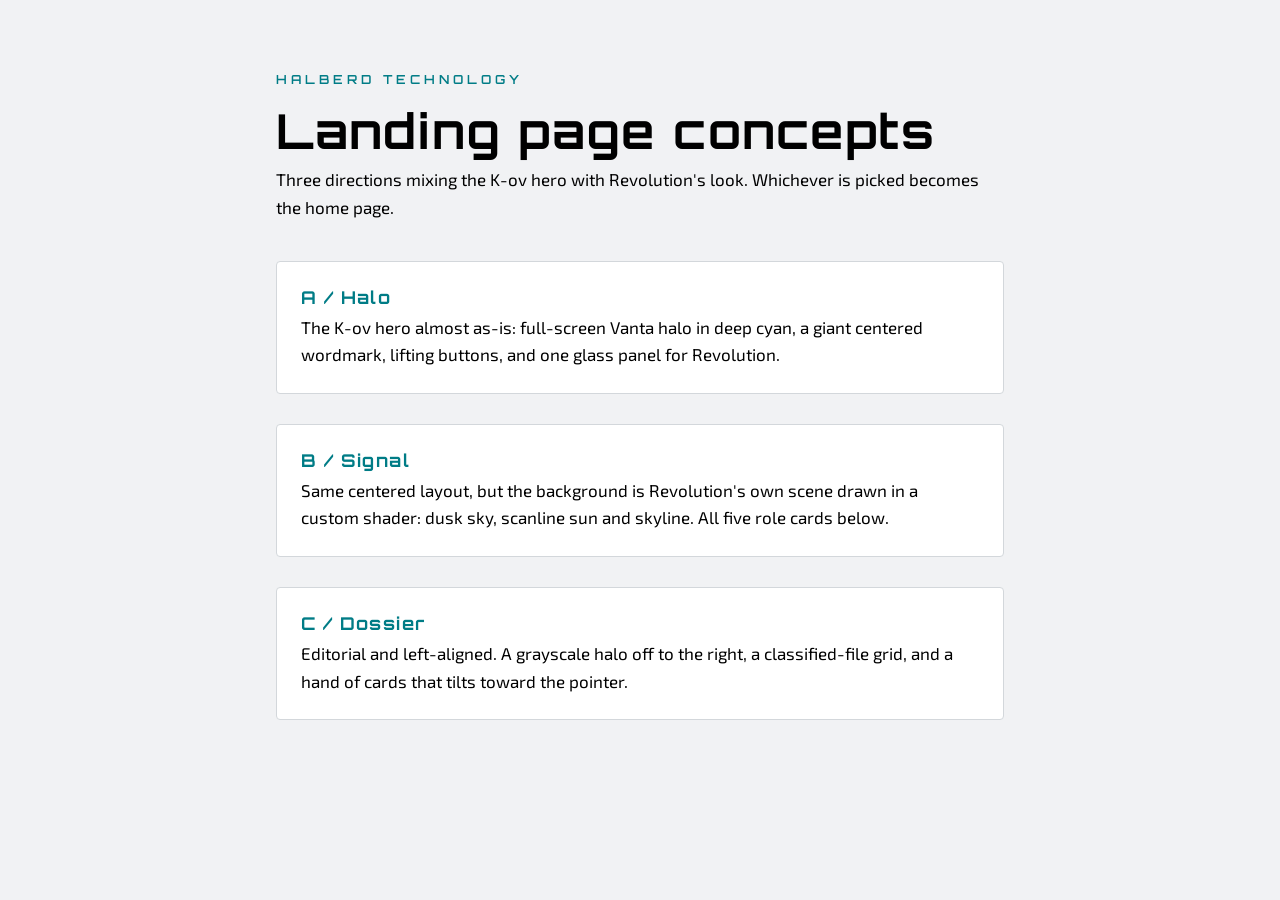
==== concepts/index.html @ de082480 "Add landing page concepts, Revolution marketing and privacy pages Three hero concepts (Halo, Signal," ====
<!doctype html>
<html lang="en">
<head>
  <meta charset="utf-8">
  <meta name="viewport" content="width=device-width, initial-scale=1">
  <title>Site Concepts</title>
  <meta name="robots" content="noindex">
  <link rel="icon" href="/assets/logo.svg" type="image/svg+xml">
  <link href="https://fonts.googleapis.com/css2?family=Exo+2:wght@400;500;600&family=Orbitron:wght@500;700;900&display=swap" rel="stylesheet">
  <link rel="stylesheet" href="/assets/site.css">
  <style>
    .doc ol { list-style: none; display: grid; gap: 1rem; margin-top: 2rem; }
    .doc li a { display: block; padding: 1.5rem; background: var(--container); border: 1px solid var(--outline-variant); border-radius: 4px; color: var(--text); }
    .doc li a:hover { border-color: var(--primary); text-decoration: none; }
    .doc li strong { display: block; font: 700 1.1rem var(--title); letter-spacing: 0.08em; margin-bottom: 0.4rem; color: var(--primary); }
  </style>
</head>
<body>
  <main class="doc">
    <span class="kicker">Halberd Technology</span>
    <h1>Landing page concepts</h1>
    <p class="meta">Three directions mixing the K-ov hero with Revolution's look. Whichever is picked becomes the home page.</p>
    <ol>
      <li><a href="halo.html"><strong>A / Halo</strong>The K-ov hero almost as-is: full-screen Vanta halo in deep cyan, a giant centered wordmark, lifting buttons, and one glass panel for Revolution.</a></li>
      <li><a href="signal.html"><strong>B / Signal</strong>Same centered layout, but the background is Revolution's own scene drawn in a custom shader: dusk sky, scanline sun and skyline. All five role cards below.</a></li>
      <li><a href="dossier.html"><strong>C / Dossier</strong>Editorial and left-aligned. A grayscale halo off to the right, a classified-file grid, and a hand of cards that tilts toward the pointer.</a></li>
    </ol>
  </main>
</body>
</html>
---- assets/site.css ----
/* Halberd Technology: shared tokens and components.
   Revolution's palette: grayscale plus one cyan accent, text never gray, squared corners,
   Orbitron for titles and Exo 2 for body text. */

:root {
  --surface: #0E0F11;
  --container-low: #131518;
  --container: #181A1D;
  --container-high: #1F2226;
  --container-highest: #2A2E33;
  --outline: #5A6067;
  --outline-variant: #30353A;
  --text: #FFFFFF;
  --primary: #6FE3EE;
  --on-primary: #00363B;
  --card-back: #8D9399;
  --card-ink: #16181B;
  --glow: rgba(111, 227, 238, 0.35);
  --scrim: rgba(14, 15, 17, 0.82);

  --title: "Orbitron", "Exo 2", system-ui, sans-serif;
  --body: "Exo 2", system-ui, sans-serif;
  color-scheme: dark;
}

@media (prefers-color-scheme: light) {
  :root:not([data-theme="dark"]) {
    --surface: #F1F2F4;
    --container-low: #F8F9FA;
    --container: #FFFFFF;
    --container-high: #FBFBFC;
    --container-highest: #E2E5E8;
    --outline: #7A8086;
    --outline-variant: #D3D7DB;
    --text: #000000;
    --primary: #007C86;
    --on-primary: #FFFFFF;
    --glow: rgba(0, 124, 134, 0.25);
    --scrim: rgba(241, 242, 244, 0.86);
    color-scheme: light;
  }
}

*, *::before, *::after { margin: 0; padding: 0; box-sizing: border-box; }

html { -webkit-text-size-adjust: 100%; }

body {
  background: var(--surface);
  color: var(--text);
  font-family: var(--body);
  font-size: 17px;
  line-height: 1.6;
  overflow-x: hidden;
  -webkit-font-smoothing: antialiased;
}

a { color: var(--primary); text-decoration: none; }
a:hover { text-decoration: underline; }

h1, h2, h3 { font-family: var(--title); font-weight: 700; letter-spacing: 0.04em; line-height: 1.15; }

/* Squared buttons with the lift-and-glow hover from the K-ov hero. */
.btn {
  display: inline-flex;
  align-items: center;
  gap: 0.5em;
  padding: 0.85em 1.6em;
  font: 600 0.95rem/1 var(--title);
  letter-spacing: 0.12em;
  text-transform: uppercase;
  color: var(--text);
  background: var(--container-high);
  border: 1px solid var(--outline-variant);
  border-radius: 4px;
  cursor: pointer;
  position: relative;
  transition: transform 0.4s, border-color 0.25s, box-shadow 0.4s;
}
.btn::before {
  content: "";
  position: absolute;
  top: 100%;
  left: 5%;
  width: 90%;
  height: 10px;
  opacity: 0;
  pointer-events: none;
  background: radial-gradient(ellipse at center, var(--glow) 0%, transparent 80%);
  transition: transform 0.4s, opacity 0.4s;
}
.btn:hover, .btn:focus-visible { transform: translateY(-5px); border-color: var(--primary); text-decoration: none; }
.btn:hover::before, .btn:focus-visible::before { opacity: 1; transform: translateY(5px); }
.btn.primary { background: var(--primary); color: var(--on-primary); border-color: var(--primary); }
.btn.primary:hover { box-shadow: 0 0 32px var(--glow); }

.btn-row { display: flex; flex-wrap: wrap; gap: 1rem; }

.kicker {
  font: 600 0.78rem/1 var(--title);
  letter-spacing: 0.32em;
  text-transform: uppercase;
  color: var(--primary);
}

/* Revolution cards: the app's flat gray card with dark ink art. */
.card {
  aspect-ratio: 200 / 280;
  background: var(--card-back) center / 100% 100% no-repeat;
  border-radius: 6%;
  box-shadow: 0 18px 40px rgba(0, 0, 0, 0.55);
}

/* Footer */
.site-footer {
  position: relative;
  z-index: 2;
  border-top: 1px solid var(--outline-variant);
  background: var(--container-low);
  padding: 3rem 1rem 2rem;
}
.site-footer .inner {
  max-width: 1100px;
  margin: 0 auto;
  display: grid;
  grid-template-columns: 1.4fr repeat(3, 1fr);
  gap: 2rem;
}
.site-footer .brand { display: flex; align-items: center; gap: 0.75rem; font: 700 1rem var(--title); letter-spacing: 0.14em; color: var(--text); }
.site-footer .brand img { width: 40px; height: 40px; border-radius: 4px; }
.site-footer p { margin-top: 0.75rem; font-size: 0.92rem; }
.site-footer h4 { font: 600 0.75rem/1 var(--title); letter-spacing: 0.24em; text-transform: uppercase; margin-bottom: 1rem; }
.site-footer ul { list-style: none; display: grid; gap: 0.5rem; font-size: 0.95rem; }
.site-footer ul a { color: var(--text); }
.site-footer ul a:hover { color: var(--primary); }
.site-footer .legal { max-width: 1100px; margin: 2.5rem auto 0; padding-top: 1.25rem; border-top: 1px solid var(--outline-variant); font-size: 0.85rem; }
@media (max-width: 760px) { .site-footer .inner { grid-template-columns: 1fr 1fr; } .site-footer .inner > :first-child { grid-column: 1 / -1; } }

/* Top bar for inner pages */
.topbar {
  position: sticky;
  top: 0;
  z-index: 10;
  display: flex;
  align-items: center;
  justify-content: space-between;
  padding: 0.9rem 1rem;
  background: var(--scrim);
  backdrop-filter: blur(16px);
  -webkit-backdrop-filter: blur(16px);
  border-bottom: 1px solid var(--outline-variant);
}
.topbar .brand { display: flex; align-items: center; gap: 0.6rem; color: var(--text); font: 700 0.9rem var(--title); letter-spacing: 0.16em; }
.topbar .brand:hover { text-decoration: none; }
.topbar .brand img { width: 30px; height: 30px; border-radius: 4px; }
.topbar nav { display: flex; gap: 1.25rem; font: 600 0.75rem var(--title); letter-spacing: 0.16em; text-transform: uppercase; }
.topbar nav a { color: var(--text); }
.topbar nav a:hover, .topbar nav a[aria-current] { color: var(--primary); text-decoration: none; }

/* Long-form documents (privacy policy) */
.doc { max-width: 760px; margin: 0 auto; padding: 4rem 1rem 5rem; }
.doc h1 { font-size: clamp(2rem, 6vw, 3rem); margin: 0.75rem 0 0.5rem; }
.doc .meta { margin-bottom: 2.5rem; }
.doc h2 { font-size: 1.15rem; margin: 2.5rem 0 0.75rem; color: var(--primary); }
.doc p, .doc li { margin-bottom: 0.9rem; }
.doc ul { padding-left: 1.4rem; }
.doc .summary { background: var(--container); border: 1px solid var(--outline-variant); border-left: 3px solid var(--primary); border-radius: 4px; padding: 1.25rem 1.5rem; }
.doc .summary ul { margin-top: 0.5rem; }
.doc table { width: 100%; border-collapse: collapse; margin: 1rem 0 1.5rem; font-size: 0.95rem; }
.doc th, .doc td { text-align: left; padding: 0.7rem 0.8rem; border-bottom: 1px solid var(--outline-variant); vertical-align: top; }
.doc th { font: 600 0.72rem var(--title); letter-spacing: 0.16em; text-transform: uppercase; }
@media (max-width: 560px) { .doc table, .doc tbody, .doc tr, .doc td { display: block; } .doc thead { display: none; } .doc td:first-child { font-weight: 600; border-bottom: 0; padding-bottom: 0; } }

@keyframes rise { from { opacity: 0; transform: translateY(-30%); } to { opacity: 1; transform: none; } }
@keyframes riseLate { 0%, 45% { opacity: 0; transform: translateY(-24px); } 100% { opacity: 1; transform: none; } }
@media (prefers-reduced-motion: reduce) { *, *::before, *::after { animation: none !important; transition: none !important; } }
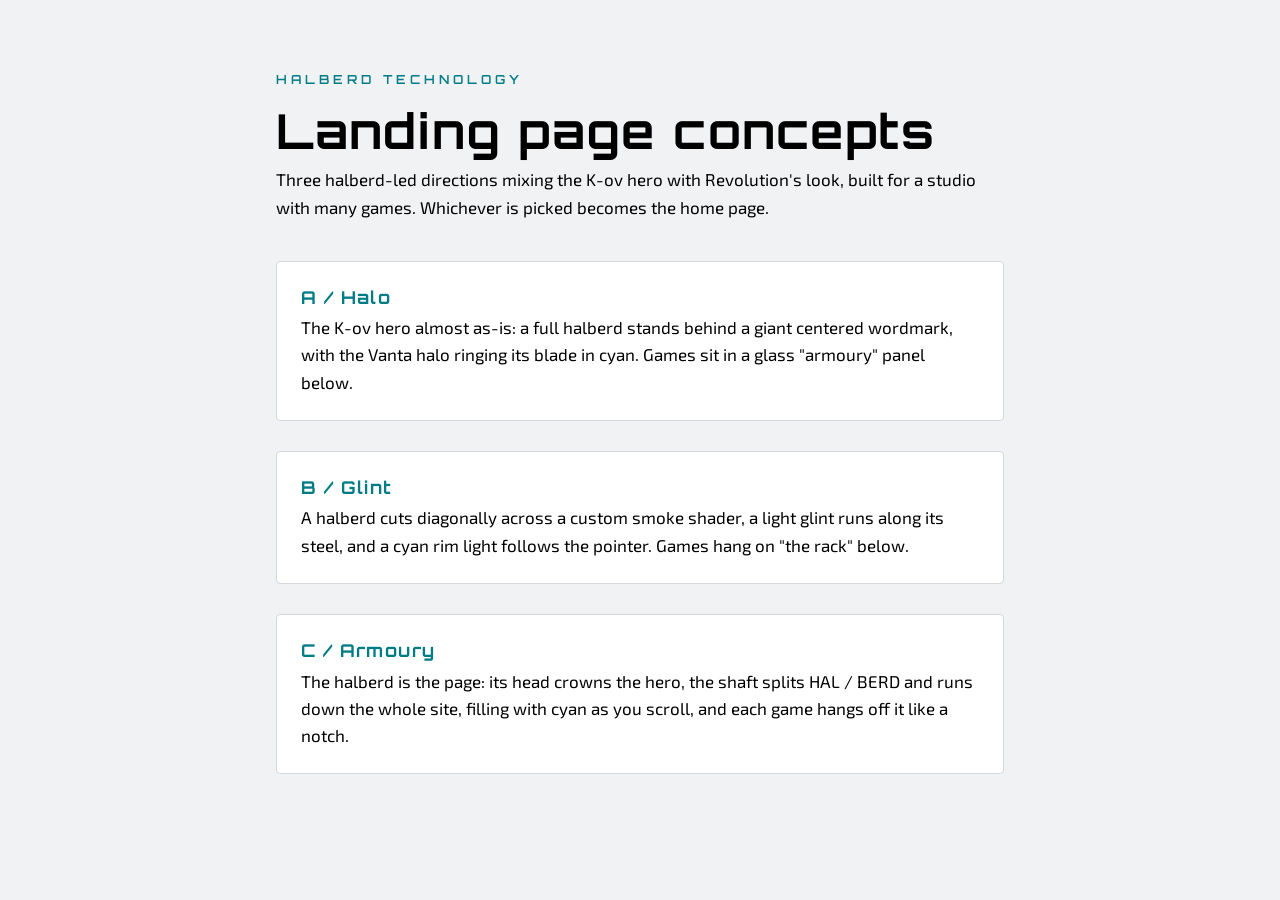
==== commit ac13d3f3: "Make the landing concepts about the halberd and the studio's games All three concepts now lead with " ====
--- a/concepts/index.html
+++ b/concepts/index.html
@@ -19,11 +19,11 @@
   <main class="doc">
     <span class="kicker">Halberd Technology</span>
     <h1>Landing page concepts</h1>
-    <p class="meta">Three directions mixing the K-ov hero with Revolution's look. Whichever is picked becomes the home page.</p>
+    <p class="meta">Three halberd-led directions mixing the K-ov hero with Revolution's look, built for a studio with many games. Whichever is picked becomes the home page.</p>
     <ol>
-      <li><a href="halo.html"><strong>A / Halo</strong>The K-ov hero almost as-is: full-screen Vanta halo in deep cyan, a giant centered wordmark, lifting buttons, and one glass panel for Revolution.</a></li>
-      <li><a href="signal.html"><strong>B / Signal</strong>Same centered layout, but the background is Revolution's own scene drawn in a custom shader: dusk sky, scanline sun and skyline. All five role cards below.</a></li>
-      <li><a href="dossier.html"><strong>C / Dossier</strong>Editorial and left-aligned. A grayscale halo off to the right, a classified-file grid, and a hand of cards that tilts toward the pointer.</a></li>
+      <li><a href="halo.html"><strong>A / Halo</strong>The K-ov hero almost as-is: a full halberd stands behind a giant centered wordmark, with the Vanta halo ringing its blade in cyan. Games sit in a glass "armoury" panel below.</a></li>
+      <li><a href="signal.html"><strong>B / Glint</strong>A halberd cuts diagonally across a custom smoke shader, a light glint runs along its steel, and a cyan rim light follows the pointer. Games hang on "the rack" below.</a></li>
+      <li><a href="dossier.html"><strong>C / Armoury</strong>The halberd is the page: its head crowns the hero, the shaft splits HAL / BERD and runs down the whole site, filling with cyan as you scroll, and each game hangs off it like a notch.</a></li>
     </ol>
   </main>
 </body>
--- a/assets/site.css
+++ b/assets/site.css
@@ -174,3 +174,22 @@
 @keyframes rise { from { opacity: 0; transform: translateY(-30%); } to { opacity: 1; transform: none; } }
 @keyframes riseLate { 0%, 45% { opacity: 0; transform: translateY(-24px); } 100% { opacity: 1; transform: none; } }
 @media (prefers-reduced-motion: reduce) { *, *::before, *::after { animation: none !important; transition: none !important; } }
+
+/* Games in the Halberd catalogue. Shipped titles show card art; slots not yet announced are hatched. */
+.games { display: grid; grid-template-columns: repeat(auto-fill, minmax(240px, 1fr)); gap: 1rem; }
+.game { position: relative; display: flex; flex-direction: column; background: var(--container); border: 1px solid var(--outline-variant); border-radius: 4px; overflow: hidden; color: var(--text); transition: transform 0.4s, border-color 0.25s, box-shadow 0.4s; }
+a.game:hover { transform: translateY(-6px); border-color: var(--primary); box-shadow: 0 0 32px var(--glow); text-decoration: none; }
+.game .art { aspect-ratio: 4 / 3; display: flex; align-items: center; justify-content: center; gap: 0.5rem; background: radial-gradient(ellipse at 50% 120%, rgba(111,227,238,0.18), transparent 60%), var(--container-low); border-bottom: 1px solid var(--outline-variant); }
+.game .art .card { width: 30%; }
+.game .art .card:nth-child(1) { transform: rotate(-8deg) translateY(6px); }
+.game .art .card:nth-child(3) { transform: rotate(8deg) translateY(6px); }
+.game .body { padding: 1.1rem 1.25rem 1.3rem; }
+.game .no { font: 600 0.7rem var(--title); letter-spacing: 0.24em; color: var(--primary); }
+.game h3 { font-size: 1.15rem; margin: 0.35rem 0 0.4rem; }
+.game p { font-size: 0.93rem; }
+.game .tags { display: flex; gap: 0.4rem; margin-top: 0.9rem; flex-wrap: wrap; }
+.game .tags span { font: 600 0.62rem var(--title); letter-spacing: 0.16em; text-transform: uppercase; padding: 0.35rem 0.55rem; border: 1px solid var(--outline-variant); border-radius: 2px; }
+.game.forge .art { background: repeating-linear-gradient(135deg, var(--container-low) 0 12px, var(--container) 12px 24px); }
+.game.forge .art { position: relative; overflow: hidden; }
+.game.forge .art img { position: absolute; left: 50%; top: 8%; height: 84%; translate: -50% 0; rotate: 18deg; opacity: 0.4; }
+.game.forge h3 { opacity: 0.9; }
